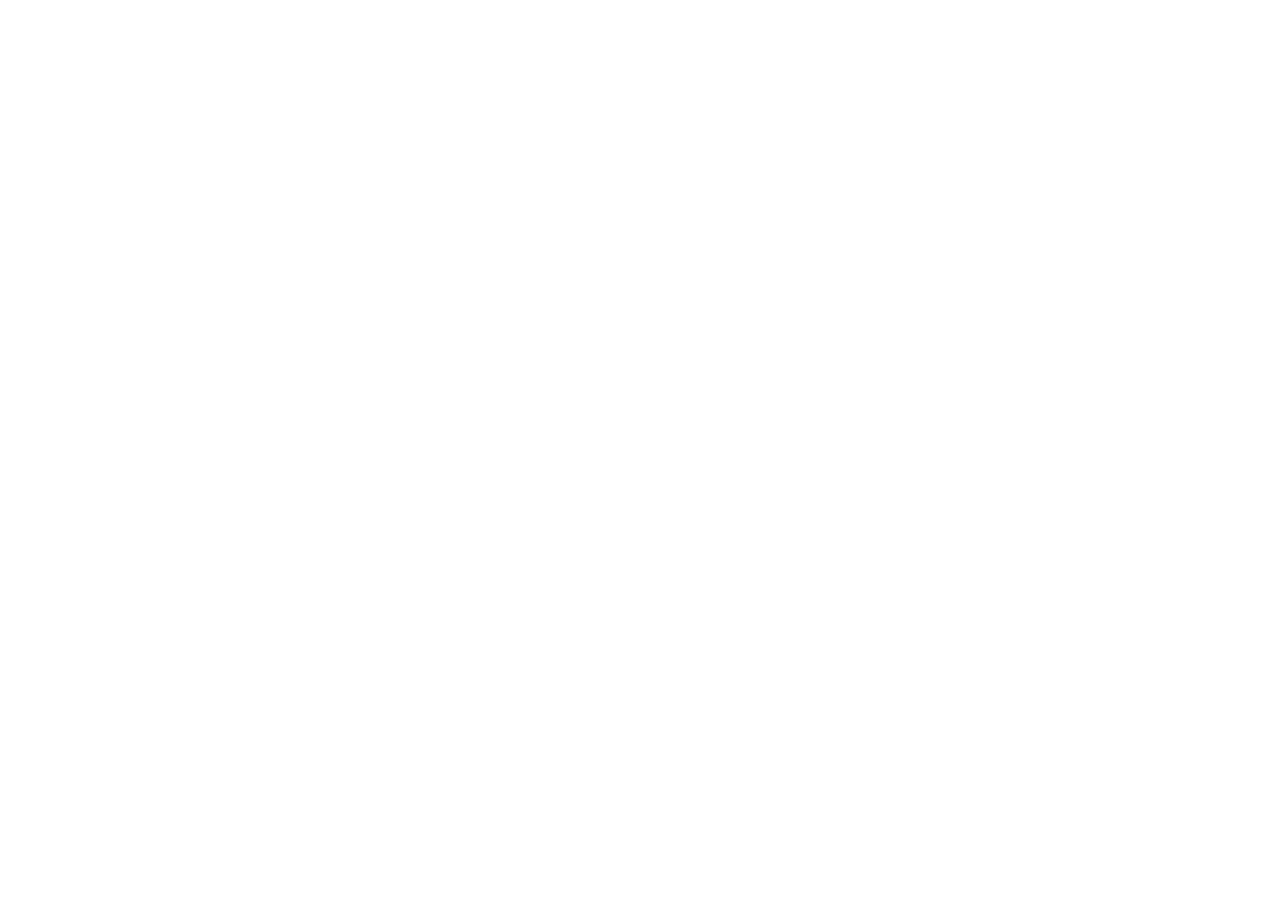
==== index.html @ ee1c2265 "file struture created" ====
<!DOCTYPE html>
<html lang="en">
<head>
    <meta charset="UTF-8">
    <meta name="viewport" content="width=device-width, initial-scale=1.0">
    <title>Document</title>
</head>
<body>
    
</body>
</html>
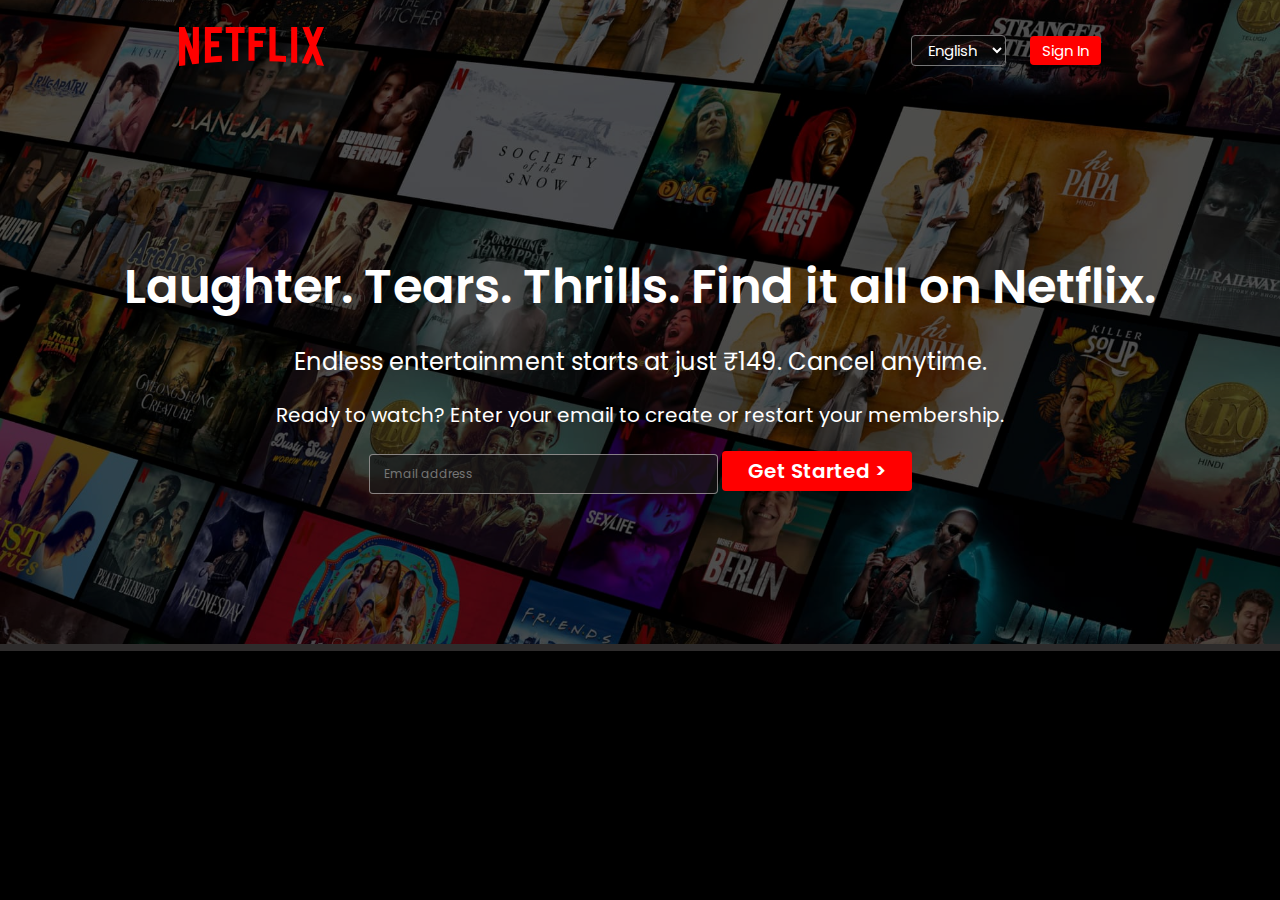
==== commit c4d6fac8: "Poster Done" ====
--- a/index.html
+++ b/index.html
@@ -3,9 +3,33 @@
 <head>
     <meta charset="UTF-8">
     <meta name="viewport" content="width=device-width, initial-scale=1.0">
-    <title>Document</title>
+    <title>Netflix - Watch TV Shows Online, Watch Movies Online</title>
+    <!-- CSS  -->
+    <link rel="stylesheet" href="style.css">
 </head>
 <body>
-    
+    <div class="main">
+        <nav>
+            <span><img width="53" src="./Assets/Images/logo.svg" alt="Netflix Logo"></span>
+            <div>
+                <select name="" id="" class="btn">
+                    <option value="">English</option>
+                    <option value="">हिंदी</option>
+                </select>
+                <button class="btn btn-red-sm">Sign In</button>
+            </div>
+        </nav>
+        <div class="box"></div>
+        <div class="hero">
+            <span>Laughter. Tears. Thrills. Find it all on Netflix.</span>
+            <span>Endless entertainment starts at just ₹149. Cancel anytime.</span>
+            <span>Ready to watch? Enter your email to create or restart your membership.</span>
+            <div>
+                <input type="email" name="" id="" placeholder="Email address">
+                <button class="btn-red" >Get Started &gt</button>
+            </div>
+        </div>
+        <div class="separation"></div>
+    </div>
 </body>
 </html>--- a/style.css
+++ b/style.css
@@ -0,0 +1,132 @@
+@import url('https://fonts.googleapis.com/css2?family=Martel+Sans:wght@600&family=Poppins:wght@300;400;700&display=swap');
+
+*{
+    padding: 0;
+    margin: 0;
+    font-family: 'Poppins', sans-serif;
+}
+body{
+    background-color: black;
+}
+.main{
+    background-image: url(./Assets/Images/bg.jpg);
+    background-position: center center;
+    background-size: max(1200px, 100vw);
+    background-repeat: no-repeat;
+    height: 644px;
+    position: relative;
+}
+.main .box{
+    height: 644px;
+    width: 100%;
+    opacity: 0.59;
+    position: absolute;
+    top: 0;
+    background-color: black;
+}
+nav{
+    max-width:72vw;
+    display: flex;
+    justify-content: space-between;
+    align-items: center;
+    margin: auto;
+    height: 100px;
+}
+nav img {
+    color: red;
+    width: 145px;
+    position: relative;
+    z-index: 10;
+}
+select{
+    position: relative;
+    z-index: 10;
+    padding: 2px 10px;
+    margin-right: 20px;
+    /* border: none; */
+}
+select option{
+    color: black;
+}
+nav button {
+    position: relative;
+    z-index: 10;
+}
+.hero {
+    font-family: 'Martel Sans', sans-serif;
+    height: calc(100% - 100px);
+    display: flex;
+    align-items: center;
+    justify-content: center;
+    flex-direction: column;
+    color: white;
+    position: relative;
+    gap: 21px;
+    padding: 0 30px;
+}
+.hero> :nth-child(1) {
+    font-family: 'Poppins', sans-serif;
+    font-weight: 600;
+    font-size: 48px;
+    text-align: center;
+}
+
+.hero> :nth-child(2) {
+    font-weight: 400;
+    font-size: 24px;
+    text-align: center;
+}
+
+.hero> :nth-child(3) {
+    font-weight: 400;
+    font-size: 20px;
+    text-align: center;
+}
+
+.separation {
+    height: 7px;
+    background-color: rgb(46, 44, 44);
+    position: relative;
+    z-index: 20;
+}
+.btn{
+    padding: 3px 12px;
+    /* font-weight: 550; */
+    color: white;
+    background-color: rgba(248, 243, 243, 0.021);
+    border-radius: 4px;
+    /* border: 1px solid white; */
+    cursor: pointer;
+    font-size: 15px;
+
+
+}
+.btn-red {
+    background-color: red;
+    color: white;
+    padding: 5px 26px;
+    font-size: 20px;
+    border-radius: 4px;
+    font-weight: 550;
+    border: none;
+}
+.btn-red-sm {
+    background-color: red;
+    color: white;
+    border: none;
+}
+
+.hero-buttons {
+    display: flex;
+    align-items: center;
+    justify-content: center;
+    gap: 12px;
+}
+.main input {
+    padding: 10px 101px 10px 14px;
+    color: white;
+    font-size: 12px;
+    border-radius: 4px;
+    background-color: rgba(23, 23, 23, 0.7);
+    border: 1px solid rgba(246, 238, 238, 0.5);
+}
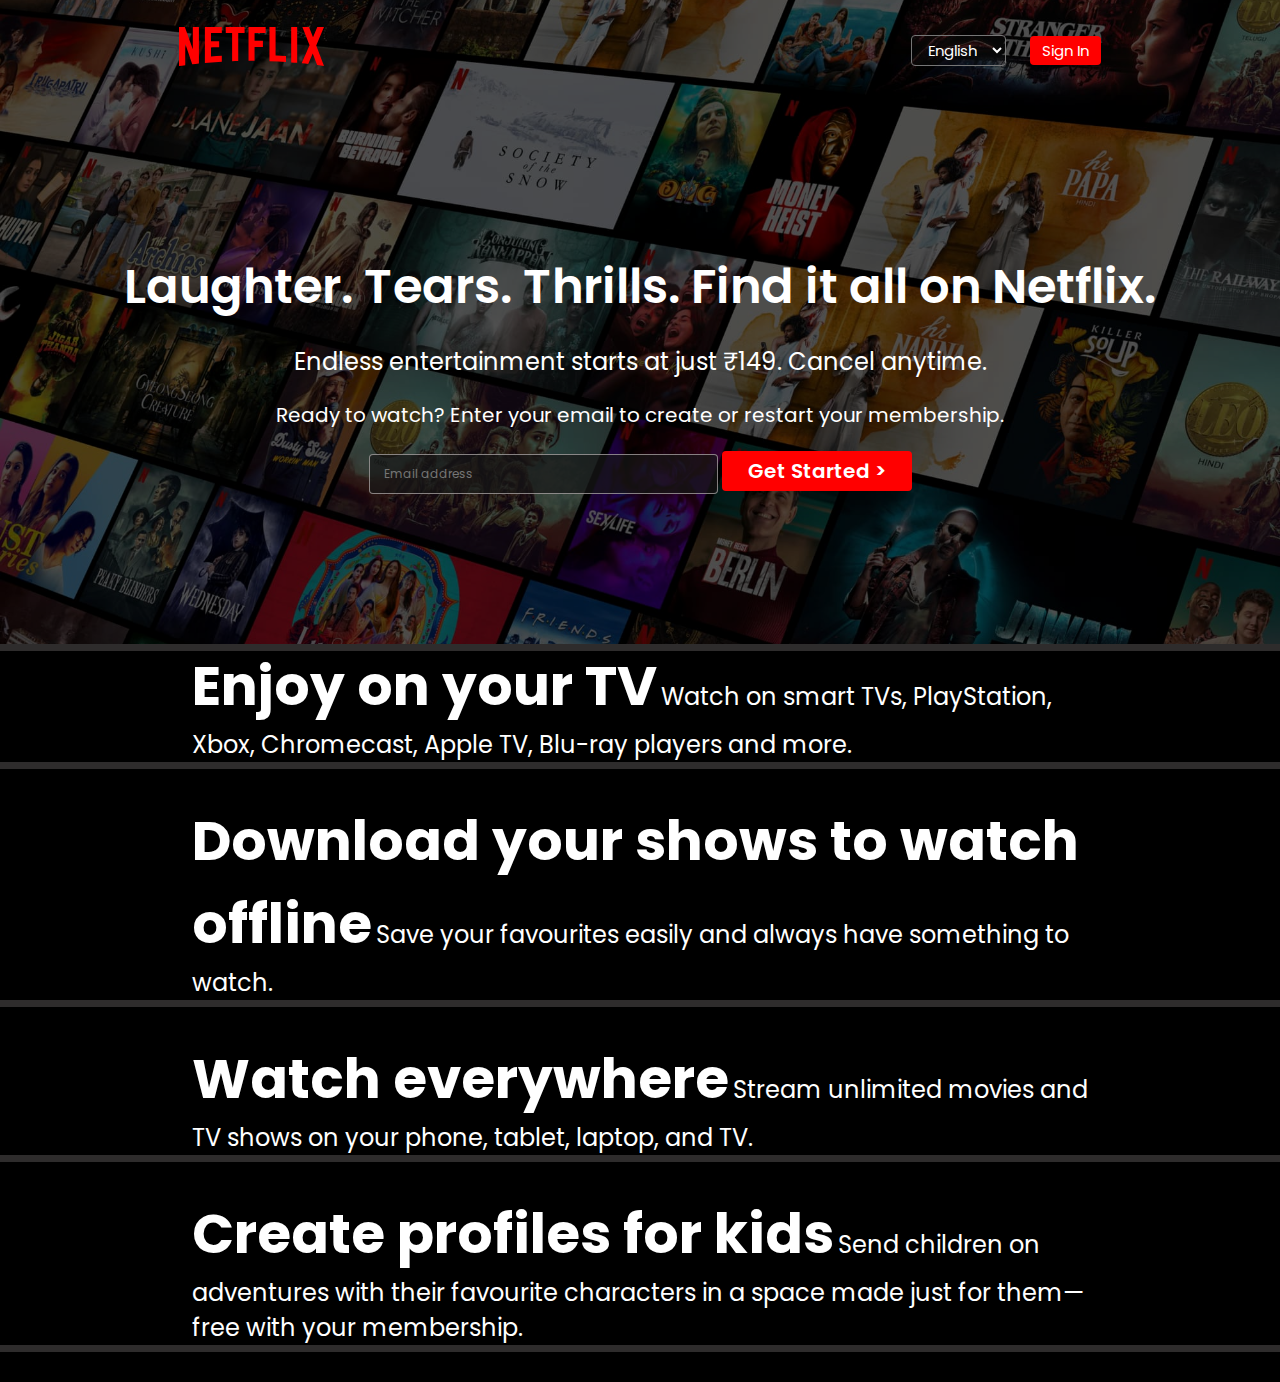
==== commit 232e50e4: "section part completed" ====
--- a/index.html
+++ b/index.html
@@ -8,6 +8,7 @@
     <link rel="stylesheet" href="style.css">
 </head>
 <body>
+    <!-- Poster Section  -->
     <div class="main">
         <nav>
             <span><img width="53" src="./Assets/Images/logo.svg" alt="Netflix Logo"></span>
@@ -31,5 +32,64 @@
         </div>
         <div class="separation"></div>
     </div>
+
+    <!-- Section part -->
+    <section class="first">
+        <div>
+            <span>Enjoy on your TV</span>
+            <span>Watch on smart TVs, PlayStation, Xbox, Chromecast, Apple TV, Blu-ray players and more.</span>
+        </div>
+        <div class="secImg">
+            <img src="https://assets.nflxext.com/ffe/siteui/acquisition/ourStory/fuji/desktop/tv.png" alt="">
+            <video src="https://assets.nflxext.com/ffe/siteui/acquisition/ourStory/fuji/desktop/video-tv-in-0819.m4v"
+                autoplay loop muted></video>
+        </div>
+    </section>
+    <div class="separation sep"></div>
+
+    <section class="first second">
+
+        <div class="secImg">
+            <img src="https://assets.nflxext.com/ffe/siteui/acquisition/ourStory/fuji/desktop/mobile-0819.jpg" alt="">
+
+        </div>
+        <div>
+            <span>Download your shows to watch offline</span>
+            <span>Save your favourites easily and always have something to watch.</span>
+        </div>
+    </section>
+
+    <div class="separation sep"></div>
+    <section class="first third">
+        <div>
+            <span>Watch everywhere</span>
+            <span>Stream unlimited movies and TV shows on your phone, tablet, laptop, and TV.</span>
+        </div>
+
+        <div class="secImg">
+            <img src="https://assets.nflxext.com/ffe/siteui/acquisition/ourStory/fuji/desktop/tv.png" alt="">
+            <video src="https://assets.nflxext.com/ffe/siteui/acquisition/ourStory/fuji/desktop/video-devices-in.m4v"
+                autoplay loop muted></video>
+        </div>
+    </section>
+    <div class="separation sep"></div>
+
+
+    <section class="first second">
+
+        <div class="secImg">
+            <img src="https://occ-0-2849-3646.1.nflxso.net/dnm/api/v6/19OhWN2dO19C9txTON9tvTFtefw/AAAABVr8nYuAg0xDpXDv0VI9HUoH7r2aGp4TKRCsKNQrMwxzTtr-NlwOHeS8bCI2oeZddmu3nMYr3j9MjYhHyjBASb1FaOGYZNYvPBCL.png?r=54d"
+                alt="">
+
+        </div>
+        <div>
+            <span>Create profiles for kids</span>
+            <span>Send children on adventures with their favourite characters in a space made just for them—free with
+                your membership.</span>
+        </div>
+    </section>
+    <div class="separation sep"></div>
+
 </body>
+
 </html>--- a/style.css
+++ b/style.css
@@ -130,3 +130,55 @@
     background-color: rgba(23, 23, 23, 0.7);
     border: 1px solid rgba(246, 238, 238, 0.5);
 }
+
+/* Section part  */
+
+.first{
+    display: flex;
+    justify-content: center;
+    max-width: 70vw;
+    margin: auto;
+    color: white;
+    justify-content: center;
+    align-items: center;
+}
+.first {
+    display: flex;
+    justify-content: center;
+    max-width: 70vw;
+    margin: auto;
+    color: white;
+    justify-content: center;
+    align-items: center;
+}
+
+
+
+.secImg {
+    position: relative;
+}
+
+.secImg img {
+    width: 555px;
+    position: relative;
+    z-index: 10;
+}
+
+.secImg video {
+    position: absolute;
+    top: 51px;
+    right: 0;
+    width: 555px;
+}
+section.first>div :nth-child(1) {
+    font-size: 55px;
+    font-weight: bolder;
+}
+
+
+section.first>div :nth-child(2) {
+    font-size: 24px;
+}
+.sep{
+    margin-bottom: 30px;
+}
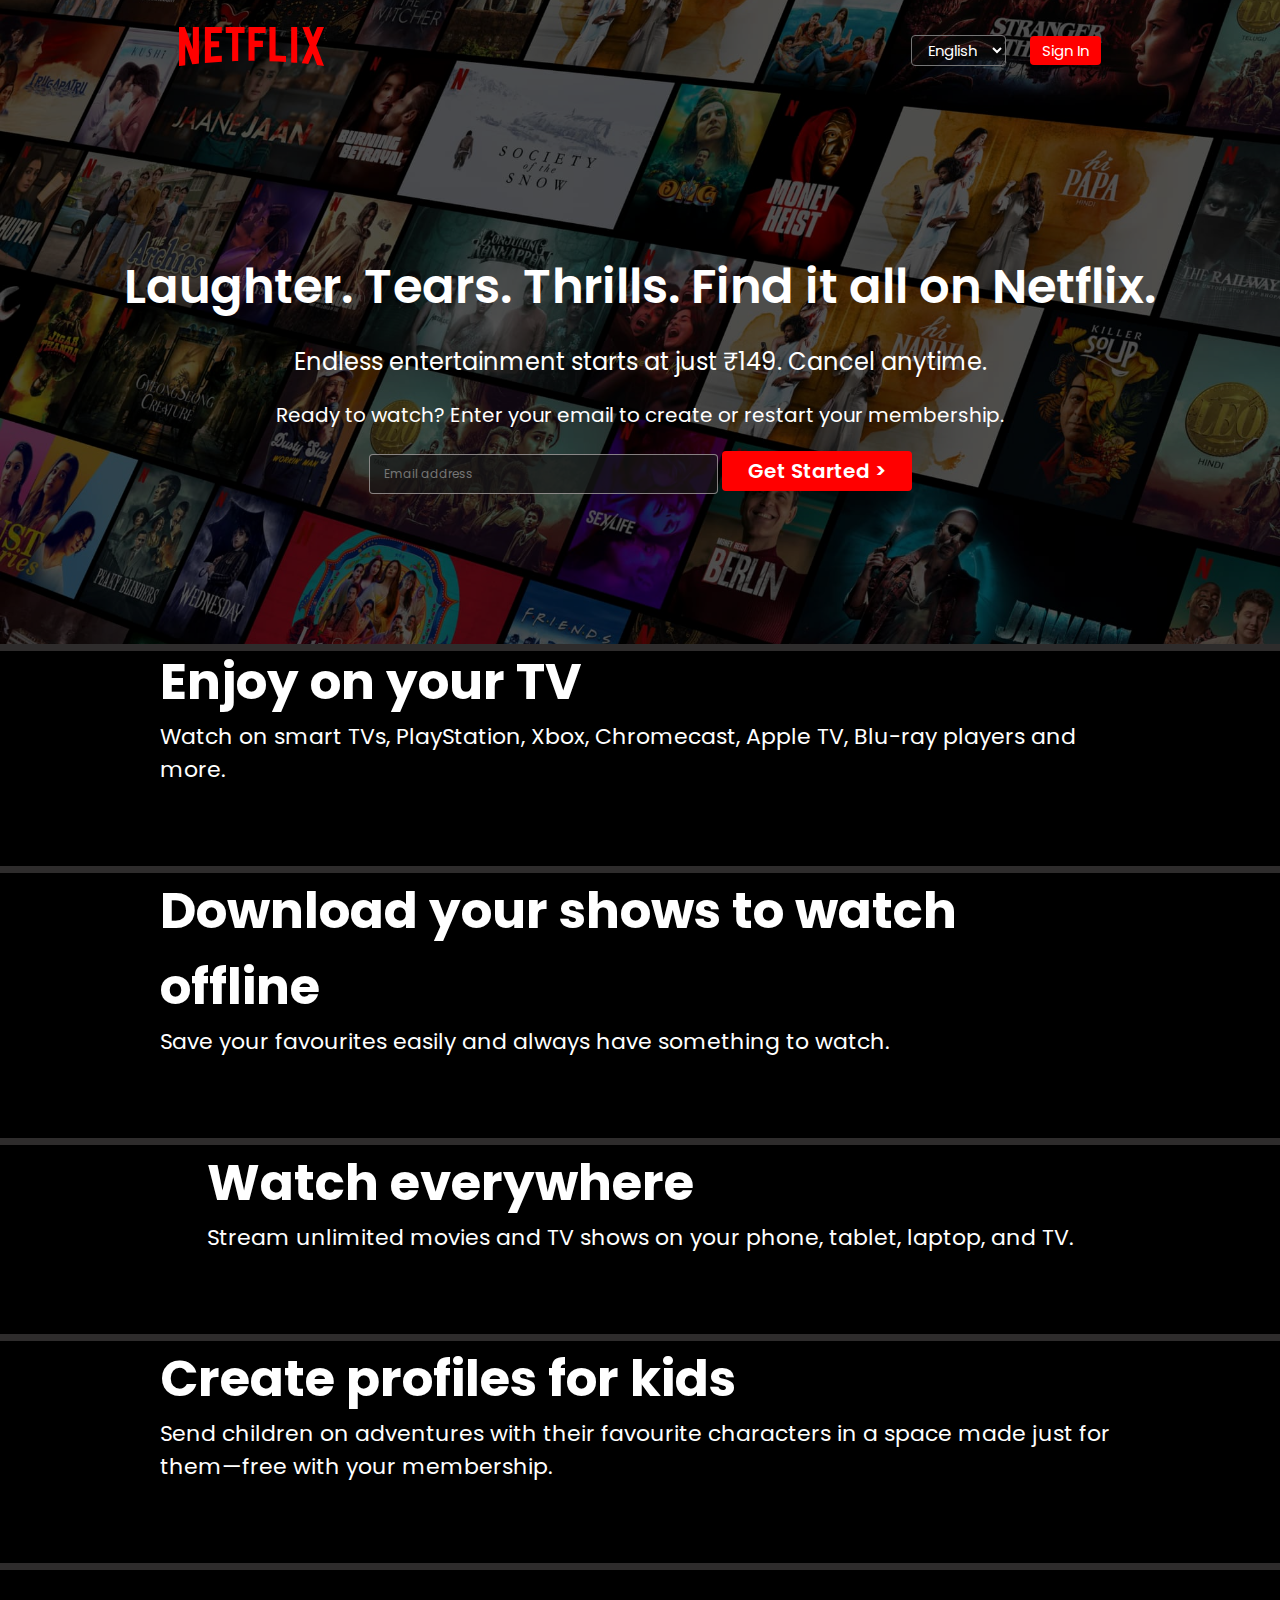
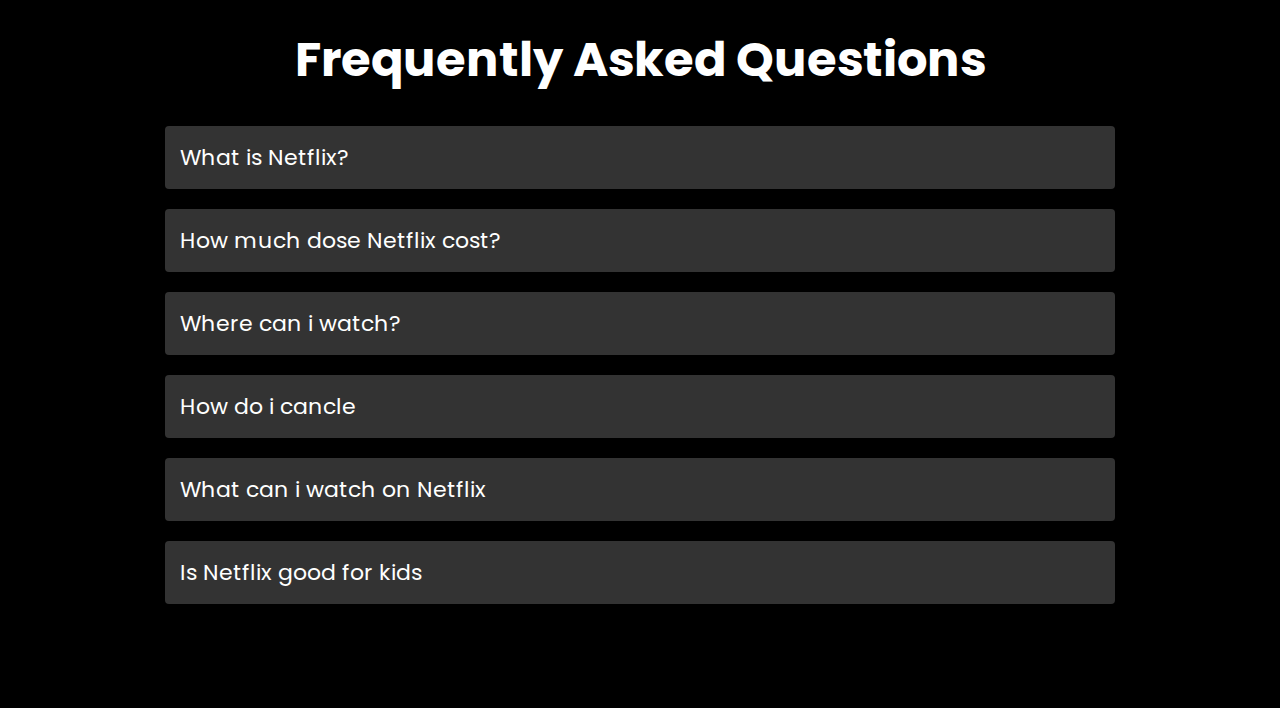
==== commit 6c0451c4: "Q and A section completed" ====
--- a/index.html
+++ b/index.html
@@ -36,8 +36,8 @@
     <!-- Section part -->
     <section class="first">
         <div>
-            <span>Enjoy on your TV</span>
-            <span>Watch on smart TVs, PlayStation, Xbox, Chromecast, Apple TV, Blu-ray players and more.</span>
+            <div>Enjoy on your TV</div>
+            <div>Watch on smart TVs, PlayStation, Xbox, Chromecast, Apple TV, Blu-ray players and more.</div>
         </div>
         <div class="secImg">
             <img src="https://assets.nflxext.com/ffe/siteui/acquisition/ourStory/fuji/desktop/tv.png" alt="">
@@ -54,16 +54,16 @@
 
         </div>
         <div>
-            <span>Download your shows to watch offline</span>
-            <span>Save your favourites easily and always have something to watch.</span>
+            <div>Download your shows to watch offline</div>
+            <div>Save your favourites easily and always have something to watch.</div>
         </div>
     </section>
 
     <div class="separation sep"></div>
     <section class="first third">
         <div>
-            <span>Watch everywhere</span>
-            <span>Stream unlimited movies and TV shows on your phone, tablet, laptop, and TV.</span>
+            <div>Watch everywhere</div>
+            <div>Stream unlimited movies and TV shows on your phone, tablet, laptop, and TV.</div>
         </div>
 
         <div class="secImg">
@@ -83,13 +83,23 @@
 
         </div>
         <div>
-            <span>Create profiles for kids</span>
-            <span>Send children on adventures with their favourite characters in a space made just for them—free with
-                your membership.</span>
+            <div>Create profiles for kids</div>
+            <div>Send children on adventures with their favourite characters in a space made just for them—free with
+                your membership.</div>
         </div>
     </section>
     <div class="separation sep"></div>
 
+    <!-- Q & A  -->
+    <div class="faq-container">
+        <h1>Frequently Asked Questions</h1>
+        <div class="faq-list" id="faq-list">
+            <!-- FAQ items will be dynamically added here using JavaScript -->
+        
+        </div>
+    </div>
+
+    <script src="script.js"></script>
 </body>
 
 </html>--- a/style.css
+++ b/style.css
@@ -133,19 +133,11 @@
 
 /* Section part  */
 
-.first{
-    display: flex;
-    justify-content: center;
-    max-width: 70vw;
-    margin: auto;
-    color: white;
-    justify-content: center;
-    align-items: center;
-}
+
 .first {
     display: flex;
     justify-content: center;
-    max-width: 70vw;
+    max-width: 75vw;
     margin: auto;
     color: white;
     justify-content: center;
@@ -170,15 +162,64 @@
     right: 0;
     width: 555px;
 }
-section.first>div :nth-child(1) {
-    font-size: 55px;
+section.first > div :nth-child(1) {
+    font-size: 50px;
     font-weight: bolder;
 }
 
 
 section.first>div :nth-child(2) {
-    font-size: 24px;
+    font-size: 22px;
 }
 .sep{
+    margin-top: 80px;
+}
+
+
+/* Q & A  */
+
+.faq-container {
+    max-width: 950px;
+    margin: 50px auto;
+    border-radius: 4px;
+    box-shadow: 0 0 10px rgba(0, 0, 0, 0.3);
+    background: black;
+    color: white;
+    padding: 34px;
+}
+
+h1 {
+    text-align: center;
+    color: #fff;
+    font-size: 48px;
+    margin-top: -30px;
     margin-bottom: 30px;
 }
+
+.faq-item {
+    margin-bottom: 20px;
+    background-color: #333;
+    padding: 15px;
+    border-radius: 4px;
+    cursor: pointer;
+    transition: background-color 0.3s ease;
+}
+
+.faq-item:hover {
+    background-color: #555;
+}
+
+.faq-question {
+    font-size: 22px;
+    /* font-weight: bold;    */
+}
+
+.faq-answer {
+    display: none;
+    margin-top: 14px;
+}
+
+.faq-answer.active {
+    display: block;
+    color: #ccc;
+}
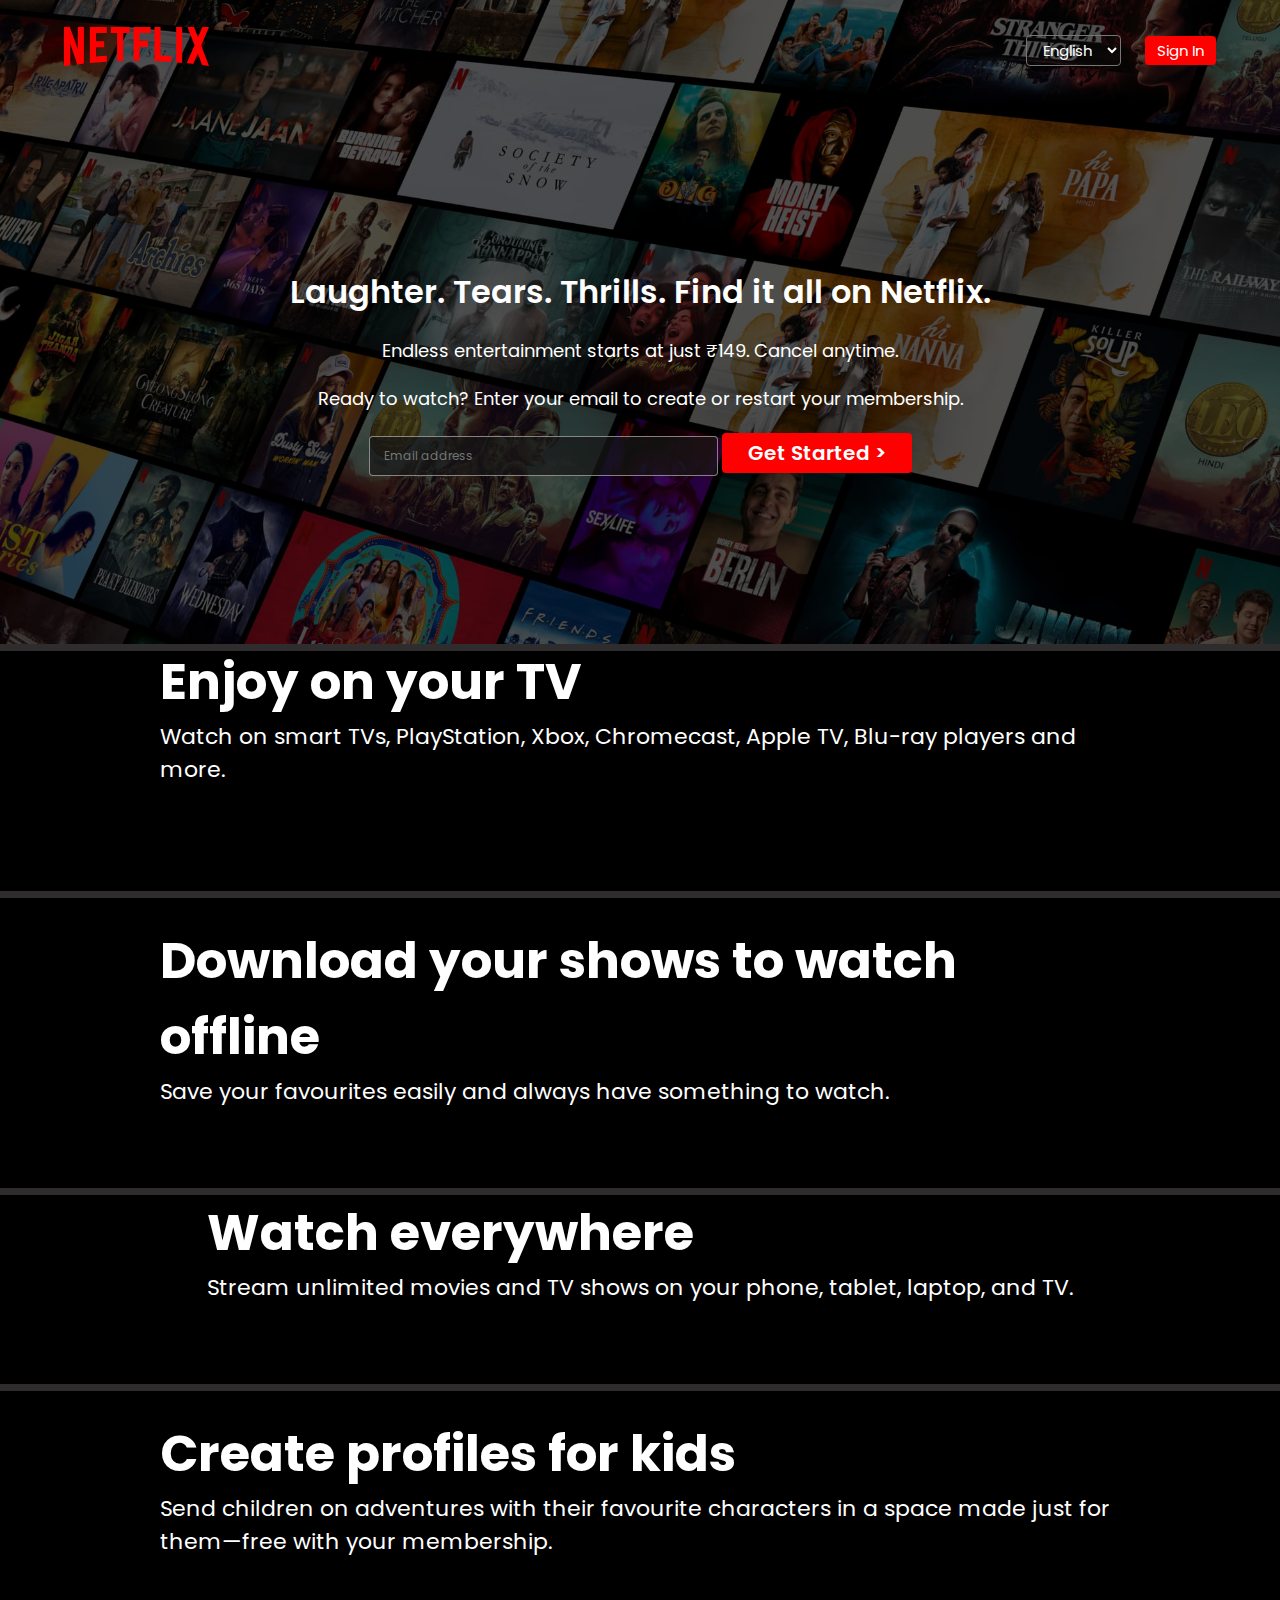
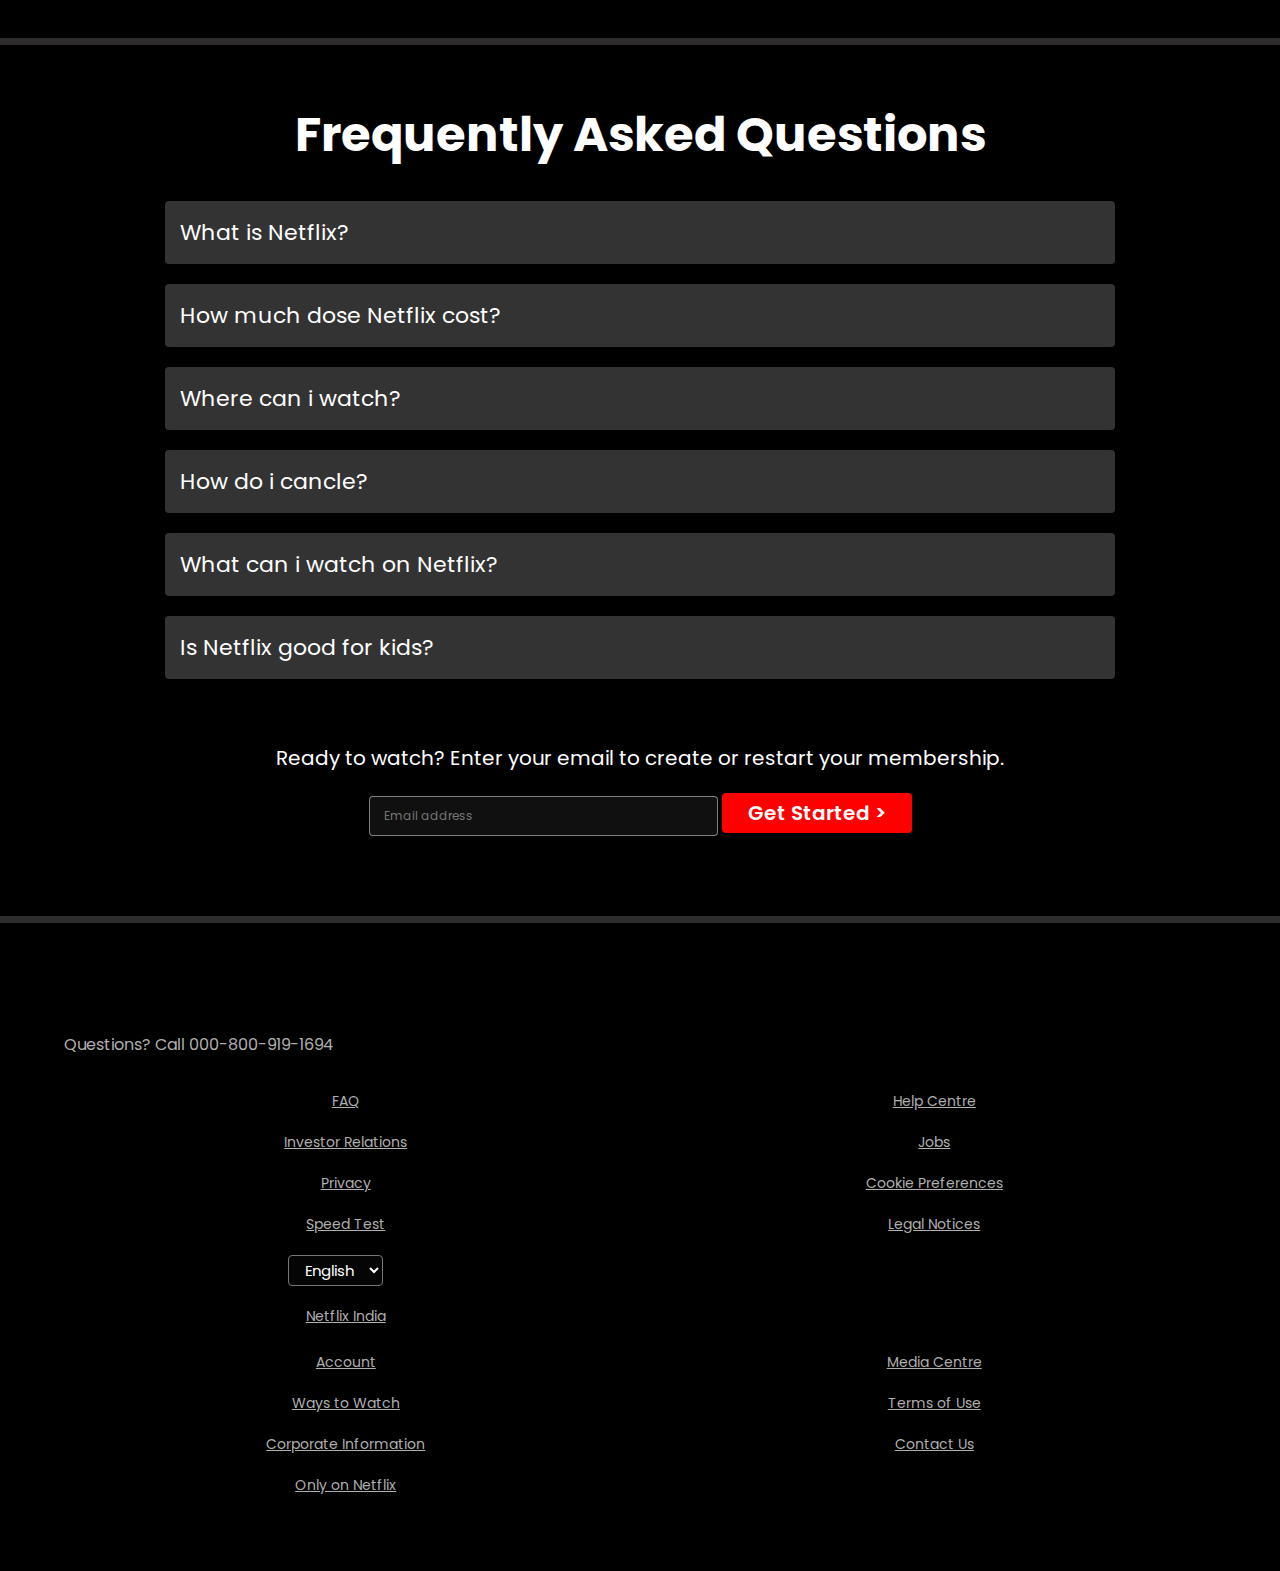
==== commit 5759fc29: "footer completed" ====
--- a/index.html
+++ b/index.html
@@ -1,5 +1,6 @@
 <!DOCTYPE html>
 <html lang="en">
+
 <head>
     <meta charset="UTF-8">
     <meta name="viewport" content="width=device-width, initial-scale=1.0">
@@ -7,6 +8,7 @@
     <!-- CSS  -->
     <link rel="stylesheet" href="style.css">
 </head>
+
 <body>
     <!-- Poster Section  -->
     <div class="main">
@@ -27,7 +29,7 @@
             <span>Ready to watch? Enter your email to create or restart your membership.</span>
             <div>
                 <input type="email" name="" id="" placeholder="Email address">
-                <button class="btn-red" >Get Started &gt</button>
+                <button class="btn-red">Get Started &gt</button>
             </div>
         </div>
         <div class="separation"></div>
@@ -95,9 +97,59 @@
         <h1>Frequently Asked Questions</h1>
         <div class="faq-list" id="faq-list">
             <!-- FAQ items will be dynamically added here using JavaScript -->
-        
+
         </div>
     </div>
+    <div class="ready">
+        <h3 id="readyToWatch">Ready to watch? Enter your email to create or restart your membership.</h3>
+        <div class="input">
+            <input type="email" name="" id="" placeholder="Email address">
+            <button class="btn-red">Get Started &gt</button>
+        </div>
+    </div>
+    <div class="separation sep"></div>
+
+
+
+    <!-- Footer  -->
+    <footer>
+        <div class="questions">
+            Questions? Call 000-800-919-1694
+        </div>
+        <div class="footer">
+            <div class="footer-item"> 
+                <a href="faq">FAQ</a>
+                <a href="faq">Investor Relations</a>
+                <a href="faq">Privacy</a>
+                <a href="faq">Speed Test</a>
+                <select name="" id="" class="btn">
+                    <option value="">English</option>
+                    <option value="">हिंदी</option>
+                </select>
+                <a href="faq">Netflix India</a>
+                
+            </div>
+
+            <div class="footer-item"> 
+                <a href="faq">Help Centre</a>
+                <a href="faq">Jobs</a>
+                <a href="faq">Cookie Preferences</a>
+                <a href="faq">Legal Notices</a>
+            </div>
+            <div class="footer-item">
+                <a href="faq">Account</a>
+                <a href="faq">Ways to Watch</a>
+                <a href="faq">Corporate Information</a> 
+                <a href="faq">Only on Netflix</a>
+            </div>
+
+            <div class="footer-item">
+                <a href="faq">Media Centre</a>
+                <a href="faq">Terms of Use</a> 
+                <a href="faq">Contact Us</a> 
+            </div>
+        </div>
+    </footer>
 
     <script src="script.js"></script>
 </body>
--- a/style.css
+++ b/style.css
@@ -223,3 +223,125 @@
     display: block;
     color: #ccc;
 }
+
+#readyToWatch{
+    color: #fff;
+    text-align: center;
+    font-size: 20px;
+    font-weight: 400;
+    margin-top: -40px;
+    margin-bottom: 20px;
+}
+
+.input input {
+    padding: 10px 101px 10px 14px;
+    color: white;
+    font-size: 12px;
+    border-radius: 4px;
+    background-color: rgba(23, 23, 23, 0.7);
+    border: 1px solid rgba(246, 238, 238, 0.5);
+    /* margin-bottom: -70px; */
+}   
+.ready{
+    text-align: center;
+}
+
+/* Footer  */
+
+footer {
+    color: rgb(176, 175, 175);
+    max-width: 75vw;
+    margin: auto;
+    padding: 60px;
+}
+
+footer .questions {
+    padding: 34px 0;
+}
+
+
+.footer {
+    display: grid;
+    grid-template-columns: 1fr 1fr 1fr 1fr;
+    color: rgb(176, 175, 175);
+}
+
+
+@media screen and (max-width: 1300px) {
+
+    nav{
+        max-width: 90vw;
+    }
+
+    .first {
+        flex-wrap: wrap;
+    }
+
+    .secImg img {
+        width: 305px;
+    }
+
+    .secImg video {
+        width: 305px;
+    }
+
+    .hero> :nth-child(1) {
+        font-size: 32px;
+    }
+
+    .hero> :nth-child(2) {
+        font-size: 18px;
+    }
+
+    .hero> :nth-child(3) {
+        font-size: 18px;
+    }
+
+    .hero-buttons {
+        display: flex;
+        flex-direction: column;
+        align-items: center;
+        justify-content: center;
+        gap: 16px;
+    }
+
+    .faq h2 {
+        text-align: center;
+        font-size: 32px;
+    }
+
+    footer {
+        max-width: 90vw;
+        padding: 75px 0;
+    }
+
+    .footer-item{
+        align-items: center;
+    }
+ 
+
+}
+
+
+
+@media screen and (max-width: 1300px) {
+
+    .footer {
+        display: grid;
+        grid-template-columns: 1fr 1fr;
+        gap: 25px;
+    }
+}
+
+
+.footer a {
+    font-size: 14px;
+    color: rgb(176, 175, 175);
+}
+
+.footer-item {
+    display: flex;
+    flex-direction: column;
+    gap: 20px;
+}
+
